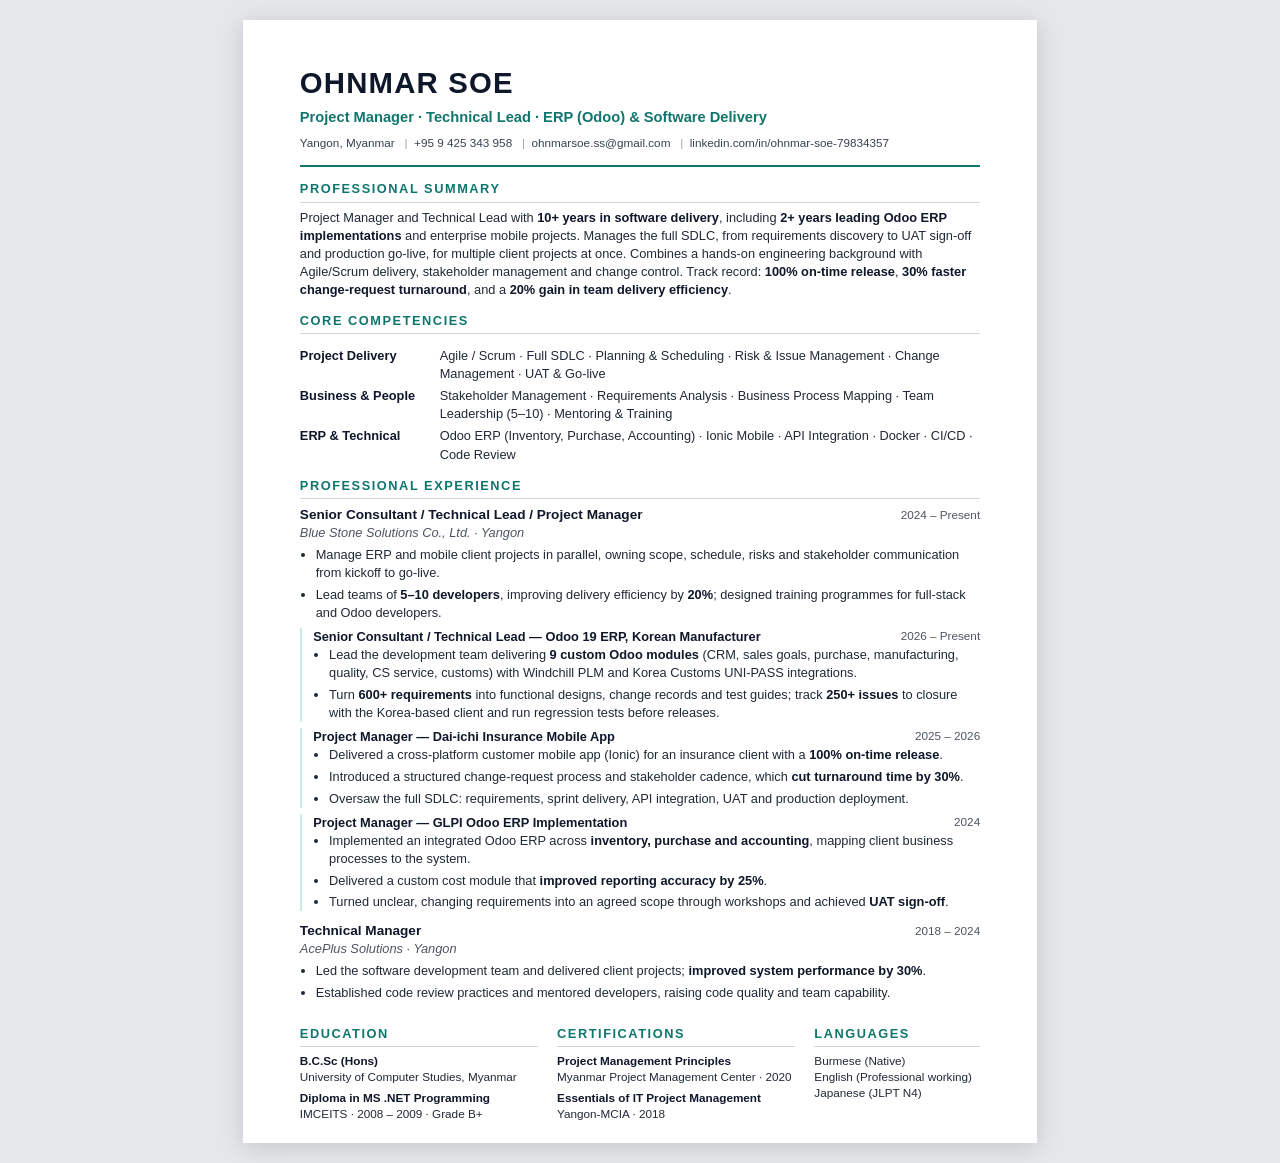
==== cv/cv.html @ 017e6e3f "Add personal portfolio site and PM-focused CV Co-authored-by: Cursor <cursoragent@cursor.com>" ====
<!DOCTYPE html>
<html lang="en">
<head>
  <meta charset="UTF-8" />
  <title>Ohnmar Soe — CV — Project Manager</title>
  <style>
    @page { size: A4; margin: 0; }
    * { box-sizing: border-box; }
    body {
      margin: 0; font-family: "Helvetica Neue", Arial, sans-serif; color: #1f2937;
      font-size: 9.6pt; line-height: 1.42; background: #e5e7eb;
    }
    .page {
      width: 210mm; height: 297mm; margin: 0 auto; background: #fff;
      padding: 11mm 15mm 8mm; overflow: hidden;
    }
    @media screen { .page { margin: 20px auto; box-shadow: 0 4px 24px rgba(0,0,0,.15); } }
    @media print { body { background: #fff; } .page { margin: 0; box-shadow: none; } }

    header { border-bottom: 2px solid #0f766e; padding-bottom: 3.5mm; margin-bottom: 3.5mm; }
    h1 { font-size: 22pt; margin: 0; letter-spacing: 0.04em; color: #0f172a; }
    .headline { font-size: 11pt; font-weight: 600; color: #0f766e; margin: 1mm 0 2mm; }
    .contact { font-size: 8.8pt; color: #374151; }
    .contact a { color: #374151; text-decoration: none; }
    .contact span + span::before { content: "  |  "; color: #9ca3af; white-space: pre; }

    h2 {
      font-size: 9.6pt; text-transform: uppercase; letter-spacing: 0.12em; color: #0f766e;
      margin: 3.4mm 0 1.6mm; padding-bottom: 0.8mm; border-bottom: 1px solid #d1d5db;
    }
    p { margin: 0 0 1.5mm; }
    ul { margin: 0; padding-left: 4.2mm; }
    li { margin-bottom: 0.9mm; }
    strong { color: #0f172a; }

    .skills { display: grid; grid-template-columns: 34mm 1fr; row-gap: 1mm; column-gap: 3mm; }
    .skills dt { font-weight: 700; color: #0f172a; }
    .skills dd { margin: 0; }

    .role { margin-bottom: 2.6mm; }
    .role-head { display: flex; justify-content: space-between; align-items: baseline; }
    .role-title { font-weight: 700; font-size: 10.2pt; color: #0f172a; }
    .role-date { font-size: 8.8pt; color: #4b5563; white-space: nowrap; }
    .role-org { font-style: italic; color: #4b5563; margin-bottom: 1mm; }

    .project { margin: 1.6mm 0 0 0; padding-left: 3mm; border-left: 2px solid #ccebe7; }
    .project-head { display: flex; justify-content: space-between; font-weight: 700; color: #0f172a; }
    .project-head span { font-weight: 400; color: #4b5563; font-size: 8.8pt; }

    .three-col { display: grid; grid-template-columns: 1.15fr 1.15fr 0.8fr; gap: 5mm; }
    .three-col p { font-size: 8.8pt; line-height: 1.35; }
  </style>
</head>
<body>
  <div class="page">
    <header>
      <h1>OHNMAR SOE</h1>
      <div class="headline">Project Manager · Technical Lead · ERP (Odoo) &amp; Software Delivery</div>
      <div class="contact">
        <span>Yangon, Myanmar</span>
        <span>+95 9 425 343 958</span>
        <span><a href="mailto:ohnmarsoe.ss@gmail.com">ohnmarsoe.ss@gmail.com</a></span>
        <span><a href="https://www.linkedin.com/in/ohnmar-soe-79834357">linkedin.com/in/ohnmar-soe-79834357</a></span>
      </div>
    </header>

    <section>
      <h2>Professional Summary</h2>
      <p>
        Project Manager and Technical Lead with <strong>10+ years in software delivery</strong>, including
        <strong>2+ years leading Odoo ERP implementations</strong> and enterprise mobile projects. Manages the full SDLC,
        from requirements discovery to UAT sign-off and production go-live, for multiple client projects at once.
        Combines a hands-on engineering background with Agile/Scrum delivery, stakeholder management and change control.
        Track record: <strong>100% on-time release</strong>, <strong>30% faster change-request turnaround</strong>,
        and a <strong>20% gain in team delivery efficiency</strong>.
      </p>
    </section>

    <section>
      <h2>Core Competencies</h2>
      <dl class="skills">
        <dt>Project Delivery</dt>
        <dd>Agile / Scrum · Full SDLC · Planning &amp; Scheduling · Risk &amp; Issue Management · Change Management · UAT &amp; Go-live</dd>
        <dt>Business &amp; People</dt>
        <dd>Stakeholder Management · Requirements Analysis · Business Process Mapping · Team Leadership (5–10) · Mentoring &amp; Training</dd>
        <dt>ERP &amp; Technical</dt>
        <dd>Odoo ERP (Inventory, Purchase, Accounting) · Ionic Mobile · API Integration · Docker · CI/CD · Code Review</dd>
      </dl>
    </section>

    <section>
      <h2>Professional Experience</h2>

      <div class="role">
        <div class="role-head">
          <span class="role-title">Senior Consultant / Technical Lead / Project Manager</span>
          <span class="role-date">2024 – Present</span>
        </div>
        <div class="role-org">Blue Stone Solutions Co., Ltd. · Yangon</div>
        <ul>
          <li>Manage ERP and mobile client projects in parallel, owning scope, schedule, risks and stakeholder communication from kickoff to go-live.</li>
          <li>Lead teams of <strong>5–10 developers</strong>, improving delivery efficiency by <strong>20%</strong>; designed training programmes for full-stack and Odoo developers.</li>
        </ul>

        <div class="project">
          <div class="project-head">Senior Consultant / Technical Lead — Odoo 19 ERP, Korean Manufacturer <span>2026 – Present</span></div>
          <ul>
            <li>Lead the development team delivering <strong>9 custom Odoo modules</strong> (CRM, sales goals, purchase, manufacturing, quality, CS service, customs) with Windchill PLM and Korea Customs UNI-PASS integrations.</li>
            <li>Turn <strong>600+ requirements</strong> into functional designs, change records and test guides; track <strong>250+ issues</strong> to closure with the Korea-based client and run regression tests before releases.</li>
          </ul>
        </div>

        <div class="project">
          <div class="project-head">Project Manager — Dai-ichi Insurance Mobile App <span>2025 – 2026</span></div>
          <ul>
            <li>Delivered a cross-platform customer mobile app (Ionic) for an insurance client with a <strong>100% on-time release</strong>.</li>
            <li>Introduced a structured change-request process and stakeholder cadence, which <strong>cut turnaround time by 30%</strong>.</li>
            <li>Oversaw the full SDLC: requirements, sprint delivery, API integration, UAT and production deployment.</li>
          </ul>
        </div>

        <div class="project">
          <div class="project-head">Project Manager — GLPI Odoo ERP Implementation <span>2024</span></div>
          <ul>
            <li>Implemented an integrated Odoo ERP across <strong>inventory, purchase and accounting</strong>, mapping client business processes to the system.</li>
            <li>Delivered a custom cost module that <strong>improved reporting accuracy by 25%</strong>.</li>
            <li>Turned unclear, changing requirements into an agreed scope through workshops and achieved <strong>UAT sign-off</strong>.</li>
          </ul>
        </div>
      </div>

      <div class="role">
        <div class="role-head">
          <span class="role-title">Technical Manager</span>
          <span class="role-date">2018 – 2024</span>
        </div>
        <div class="role-org">AcePlus Solutions · Yangon</div>
        <ul>
          <li>Led the software development team and delivered client projects; <strong>improved system performance by 30%</strong>.</li>
          <li>Established code review practices and mentored developers, raising code quality and team capability.</li>        </ul>
      </div>
    </section>

    <div class="three-col">
      <section>
        <h2>Education</h2>
        <p><strong>B.C.Sc (Hons)</strong><br />University of Computer Studies, Myanmar</p>
        <p><strong>Diploma in MS .NET Programming</strong><br />IMCEITS · 2008 – 2009 · Grade B+</p>
      </section>
      <section>
        <h2>Certifications</h2>
        <p><strong>Project Management Principles</strong><br />Myanmar Project Management Center · 2020</p>
        <p><strong>Essentials of IT Project Management</strong><br />Yangon-MCIA · 2018</p>
      </section>
      <section>
        <h2>Languages</h2>
        <p>Burmese (Native)<br />English (Professional working)<br />Japanese (JLPT N4)</p>
      </section>
    </div>
  </div>
</body>
</html>
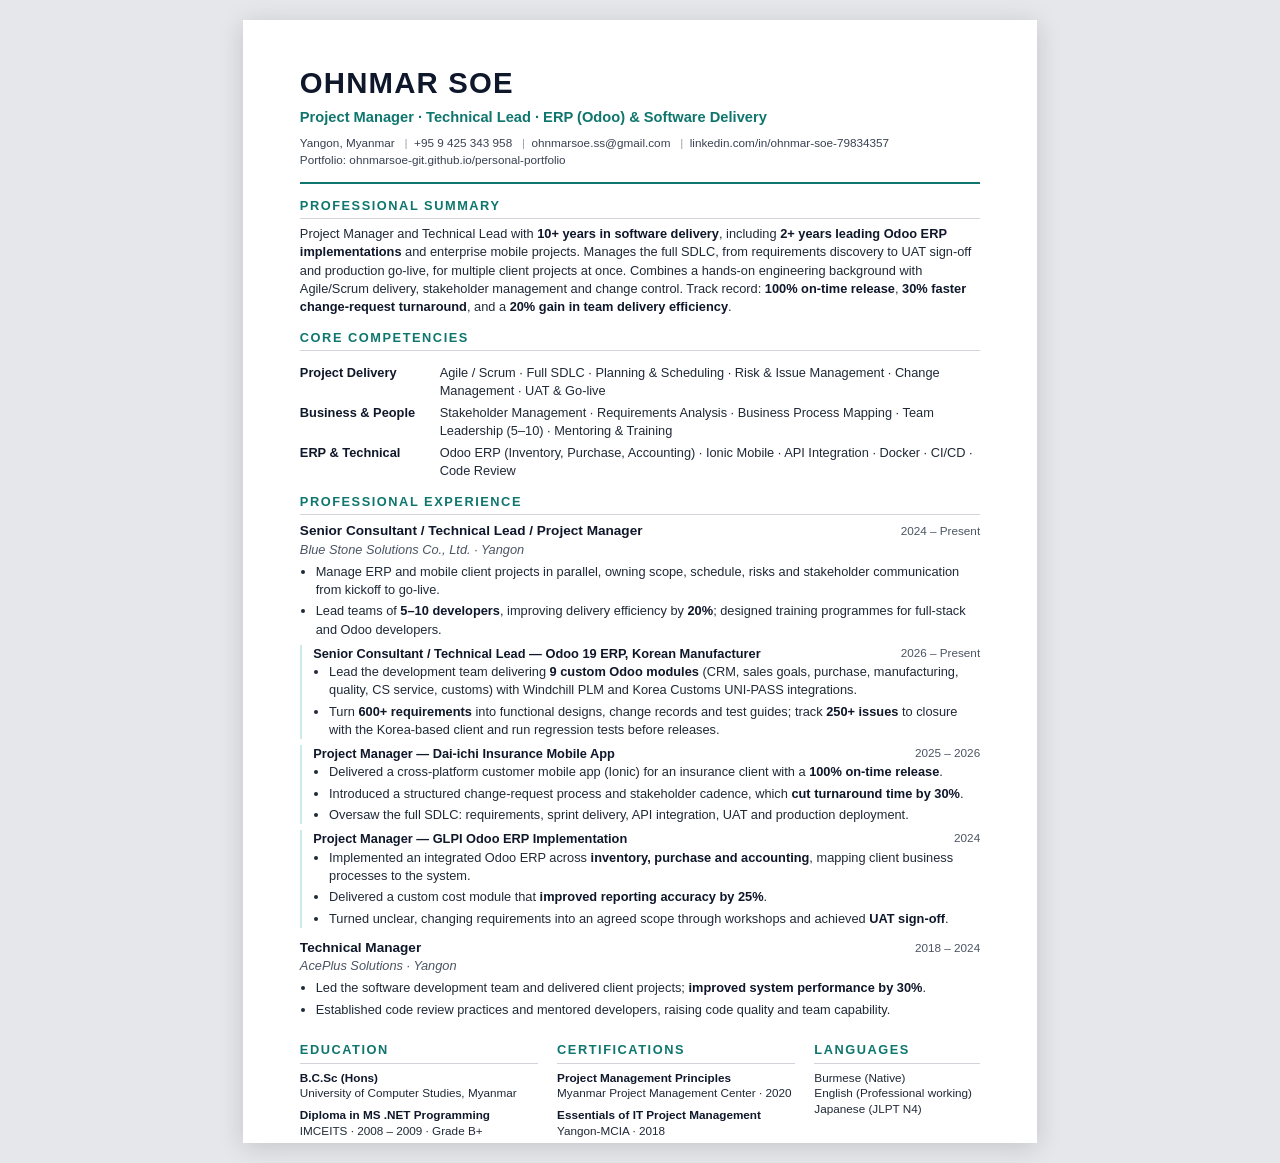
==== commit 0be9f3db: "Add live URL, README, and portfolio link on CV Co-authored-by: Cursor <cursoragent@cursor.com>" ====
--- a/cv/cv.html
+++ b/cv/cv.html
@@ -61,6 +61,9 @@
         <span>+95 9 425 343 958</span>
         <span><a href="mailto:ohnmarsoe.ss@gmail.com">ohnmarsoe.ss@gmail.com</a></span>
         <span><a href="https://www.linkedin.com/in/ohnmar-soe-79834357">linkedin.com/in/ohnmar-soe-79834357</a></span>
+      </div>
+      <div class="contact">
+        <span>Portfolio: <a href="https://ohnmarsoe-git.github.io/personal-portfolio/">ohnmarsoe-git.github.io/personal-portfolio</a></span>
       </div>
     </header>
 
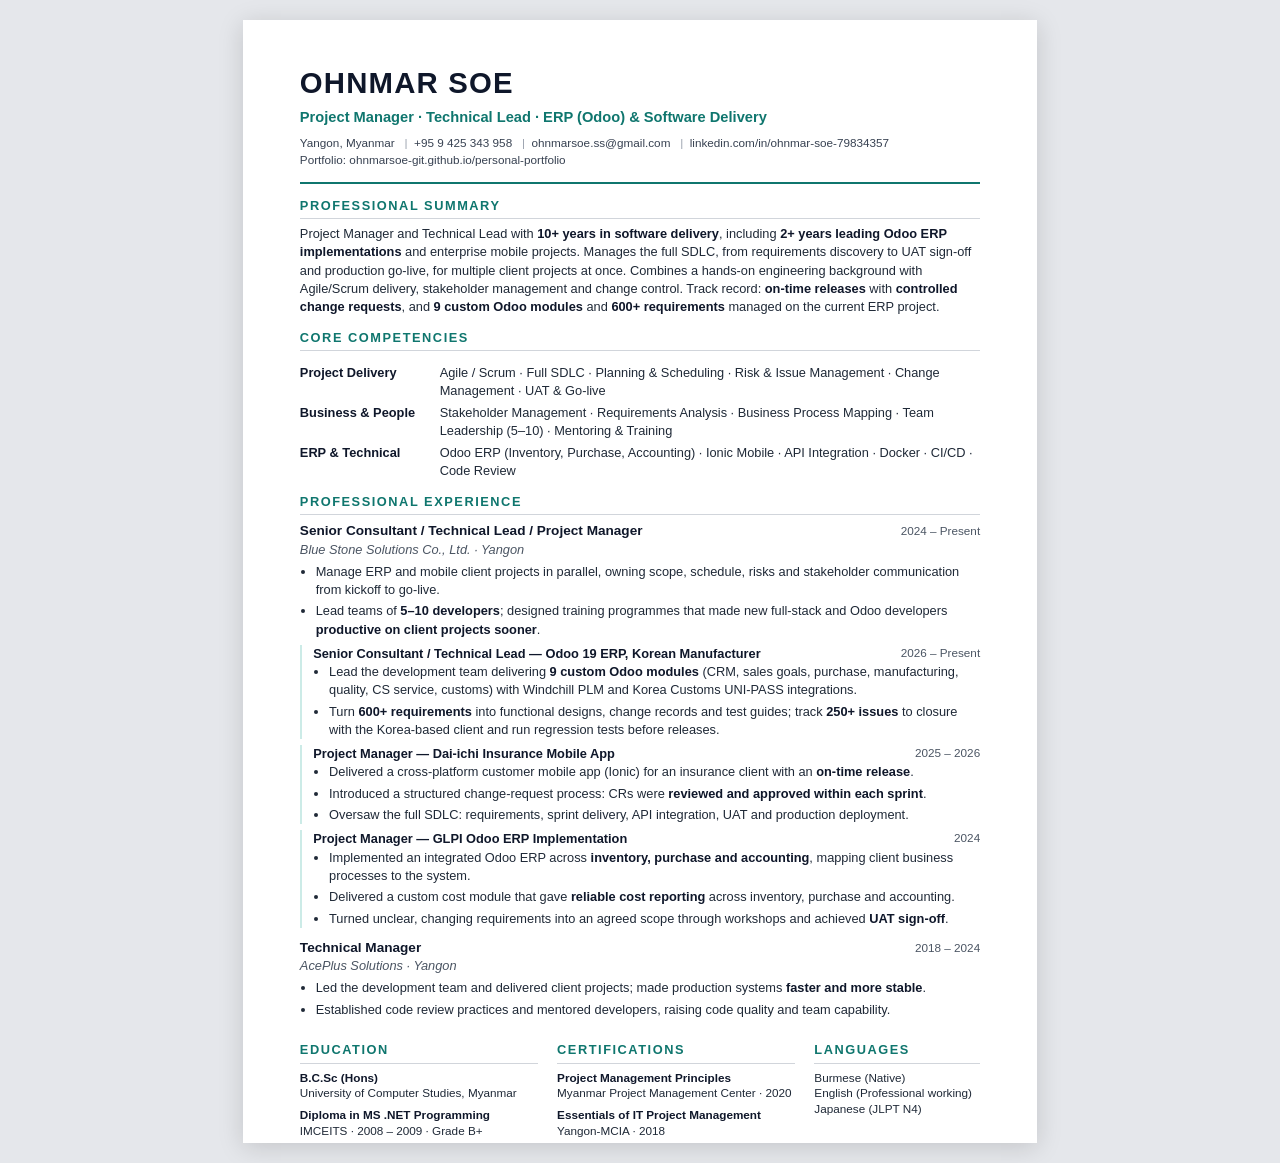
==== commit 37600336: "Replace percentage claims with verifiable results on site and CV Co-authored-by: Cursor <cursoragent" ====
--- a/cv/cv.html
+++ b/cv/cv.html
@@ -74,8 +74,8 @@
         <strong>2+ years leading Odoo ERP implementations</strong> and enterprise mobile projects. Manages the full SDLC,
         from requirements discovery to UAT sign-off and production go-live, for multiple client projects at once.
         Combines a hands-on engineering background with Agile/Scrum delivery, stakeholder management and change control.
-        Track record: <strong>100% on-time release</strong>, <strong>30% faster change-request turnaround</strong>,
-        and a <strong>20% gain in team delivery efficiency</strong>.
+        Track record: <strong>on-time releases</strong> with <strong>controlled change requests</strong>,
+        and <strong>9 custom Odoo modules</strong> and <strong>600+ requirements</strong> managed on the current ERP project.
       </p>
     </section>
 
@@ -102,7 +102,7 @@
         <div class="role-org">Blue Stone Solutions Co., Ltd. · Yangon</div>
         <ul>
           <li>Manage ERP and mobile client projects in parallel, owning scope, schedule, risks and stakeholder communication from kickoff to go-live.</li>
-          <li>Lead teams of <strong>5–10 developers</strong>, improving delivery efficiency by <strong>20%</strong>; designed training programmes for full-stack and Odoo developers.</li>
+          <li>Lead teams of <strong>5–10 developers</strong>; designed training programmes that made new full-stack and Odoo developers <strong>productive on client projects sooner</strong>.</li>
         </ul>
 
         <div class="project">
@@ -116,8 +116,8 @@
         <div class="project">
           <div class="project-head">Project Manager — Dai-ichi Insurance Mobile App <span>2025 – 2026</span></div>
           <ul>
-            <li>Delivered a cross-platform customer mobile app (Ionic) for an insurance client with a <strong>100% on-time release</strong>.</li>
-            <li>Introduced a structured change-request process and stakeholder cadence, which <strong>cut turnaround time by 30%</strong>.</li>
+            <li>Delivered a cross-platform customer mobile app (Ionic) for an insurance client with an <strong>on-time release</strong>.</li>
+            <li>Introduced a structured change-request process: CRs were <strong>reviewed and approved within each sprint</strong>.</li>
             <li>Oversaw the full SDLC: requirements, sprint delivery, API integration, UAT and production deployment.</li>
           </ul>
         </div>
@@ -126,7 +126,7 @@
           <div class="project-head">Project Manager — GLPI Odoo ERP Implementation <span>2024</span></div>
           <ul>
             <li>Implemented an integrated Odoo ERP across <strong>inventory, purchase and accounting</strong>, mapping client business processes to the system.</li>
-            <li>Delivered a custom cost module that <strong>improved reporting accuracy by 25%</strong>.</li>
+            <li>Delivered a custom cost module that gave <strong>reliable cost reporting</strong> across inventory, purchase and accounting.</li>
             <li>Turned unclear, changing requirements into an agreed scope through workshops and achieved <strong>UAT sign-off</strong>.</li>
           </ul>
         </div>
@@ -139,7 +139,7 @@
         </div>
         <div class="role-org">AcePlus Solutions · Yangon</div>
         <ul>
-          <li>Led the software development team and delivered client projects; <strong>improved system performance by 30%</strong>.</li>
+          <li>Led the development team and delivered client projects; made production systems <strong>faster and more stable</strong>.</li>
           <li>Established code review practices and mentored developers, raising code quality and team capability.</li>        </ul>
       </div>
     </section>
